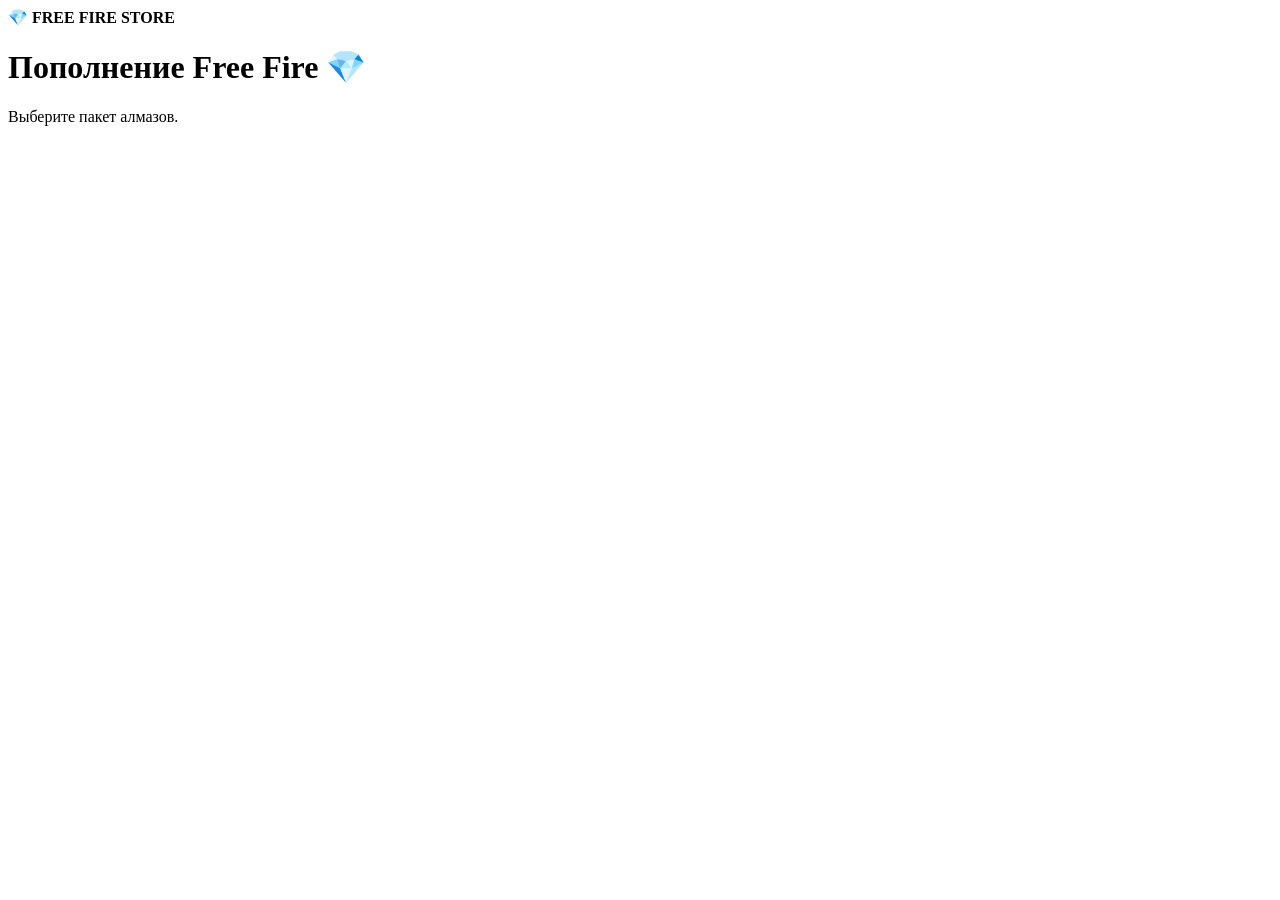
==== frontend/index.html @ da7fc9a1 "Create index.html" ====
<!DOCTYPE html>
<html lang="ru"><head><meta charset="UTF-8"><meta name="viewport" content="width=device-width,initial-scale=1.0"><title>Free Fire Store 💎</title><link rel="stylesheet" href="style.css"></head><body><header><b>💎 FREE FIRE STORE</b></header><main><h1>Пополнение Free Fire 💎</h1><p>Выберите пакет алмазов.</p><div id="products"></div><section id="order" hidden><h2>Оформление заказа</h2><div id="selected"></div><input id="playerId" inputmode="numeric" placeholder="Free Fire ID"><button id="createOrder">Продолжить</button><p id="message"></p></section></main><script src="app.js"></script></body></html>
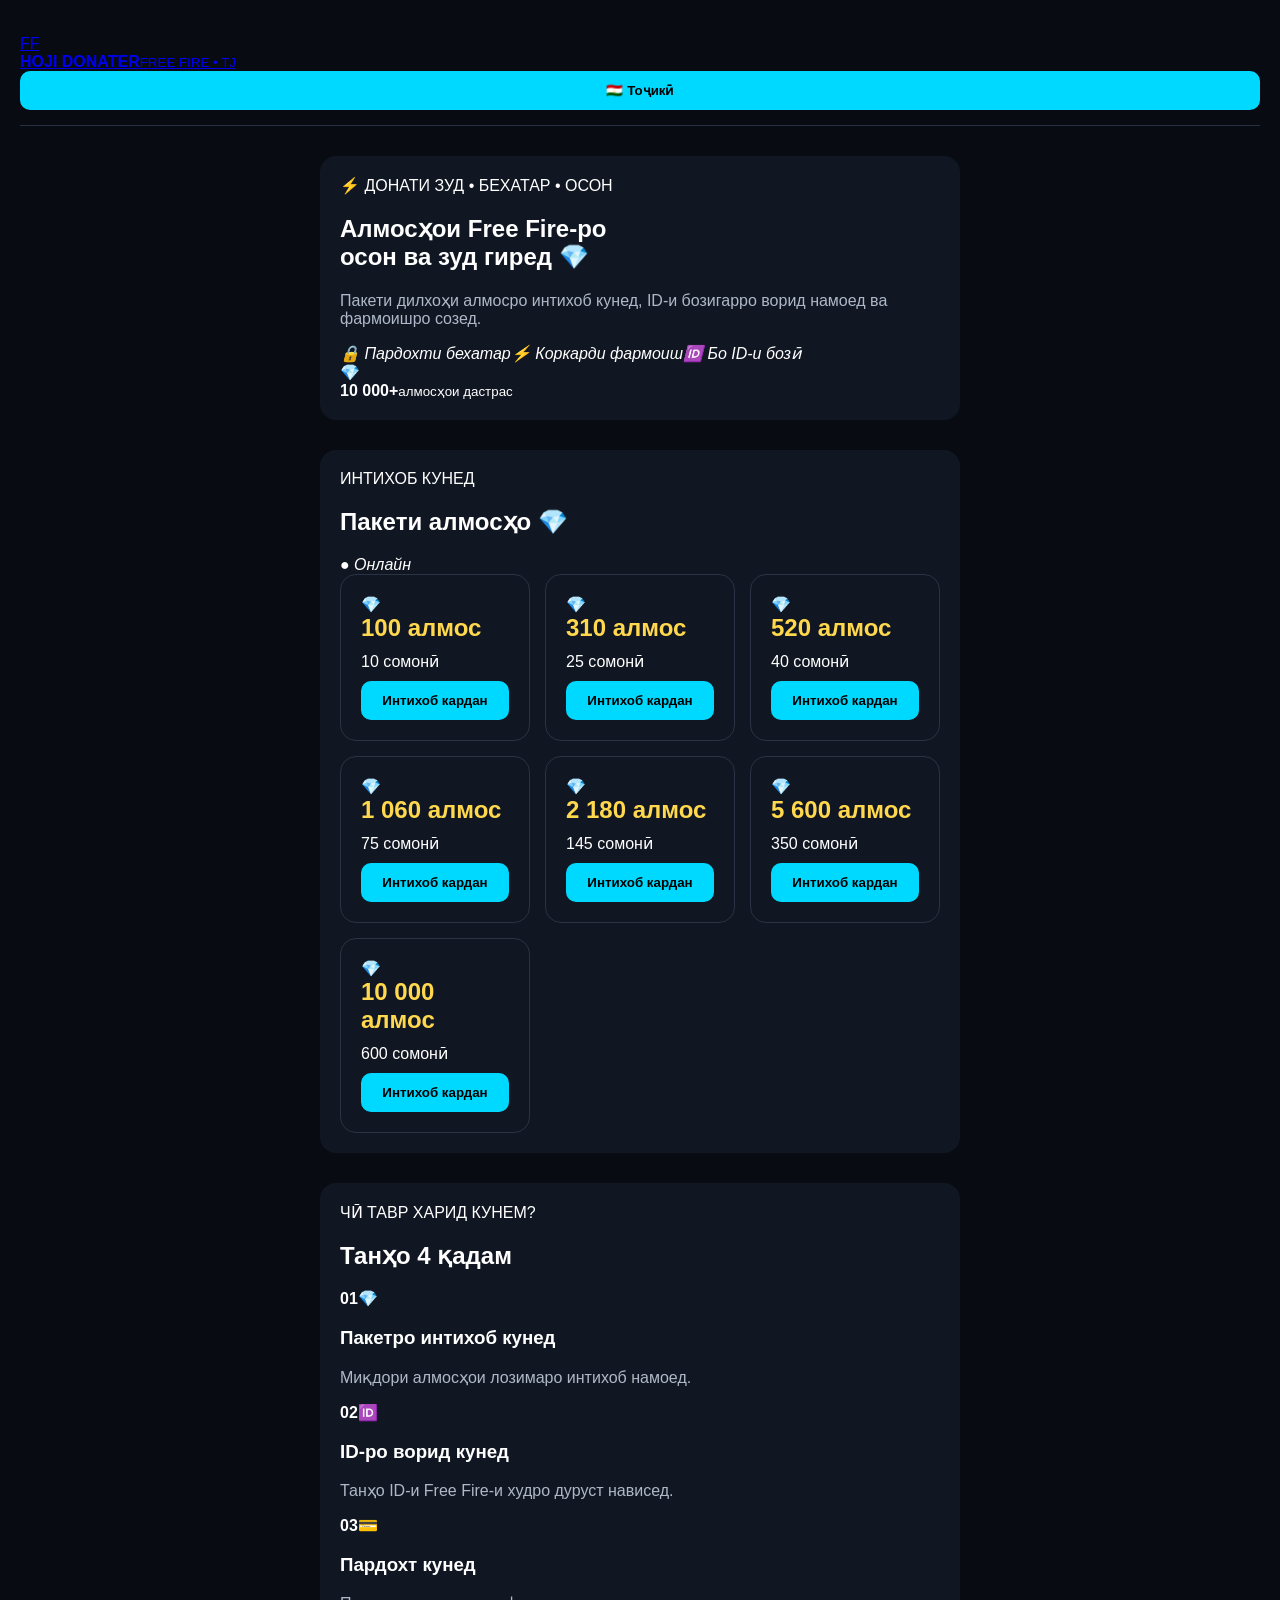
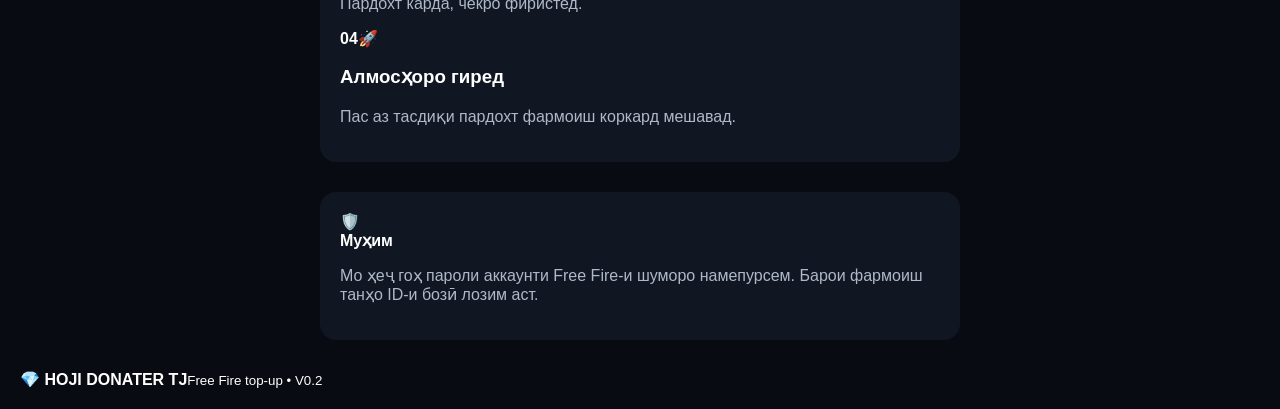
==== commit 35b89719: "Update index.html" ====
--- a/frontend/index.html
+++ b/frontend/index.html
@@ -1,2 +1,56 @@
 <!DOCTYPE html>
-<html lang="ru"><head><meta charset="UTF-8"><meta name="viewport" content="width=device-width,initial-scale=1.0"><title>Free Fire Store 💎</title><link rel="stylesheet" href="style.css"></head><body><header><b>💎 FREE FIRE STORE</b></header><main><h1>Пополнение Free Fire 💎</h1><p>Выберите пакет алмазов.</p><div id="products"></div><section id="order" hidden><h2>Оформление заказа</h2><div id="selected"></div><input id="playerId" inputmode="numeric" placeholder="Free Fire ID"><button id="createOrder">Продолжить</button><p id="message"></p></section></main><script src="app.js"></script></body></html>
+<html lang="tg">
+<head>
+<meta charset="UTF-8">
+<meta name="viewport" content="width=device-width,initial-scale=1.0">
+<meta name="theme-color" content="#070910">
+<title>HOJI DONATER TJ — Free Fire Diamonds</title>
+<link rel="stylesheet" href="style.css">
+</head>
+<body>
+<div class="orb orb1"></div><div class="orb orb2"></div>
+<header class="topbar">
+  <a class="brand" href="#"><div class="ff">FF</div><div><b>HOJI DONATER</b><small>FREE FIRE • TJ</small></div></a>
+  <button class="lang">🇹🇯 Тоҷикӣ</button>
+</header>
+<main>
+<section class="hero">
+ <div>
+  <span class="eyebrow">⚡ ДОНАТИ ЗУД • БЕХАТАР • ОСОН</span>
+  <h1>Алмосҳои Free Fire-ро<br><span>осон ва зуд</span> гиред 💎</h1>
+  <p>Пакети дилхоҳи алмосро интихоб кунед, ID-и бозигарро ворид намоед ва фармоишро созед.</p>
+  <div class="pills"><i>🔒 Пардохти бехатар</i><i>⚡ Коркарди фармоиш</i><i>🆔 Бо ID-и бозӣ</i></div>
+ </div>
+ <div class="heroCard"><div class="biggem">💎</div><strong>10 000+</strong><small>алмосҳои дастрас</small></div>
+</section>
+
+<section class="section">
+ <div class="title"><div><span class="eyebrow">ИНТИХОБ КУНЕД</span><h2>Пакети алмосҳо 💎</h2></div><em>● Онлайн</em></div>
+ <div id="products" class="products"></div>
+</section>
+
+<section class="section">
+ <div class="title"><div><span class="eyebrow">ЧӢ ТАВР ХАРИД КУНЕМ?</span><h2>Танҳо 4 қадам</h2></div></div>
+ <div class="steps">
+  <article><b>01</b><span>💎</span><h3>Пакетро интихоб кунед</h3><p>Миқдори алмосҳои лозимаро интихоб намоед.</p></article>
+  <article><b>02</b><span>🆔</span><h3>ID-ро ворид кунед</h3><p>Танҳо ID-и Free Fire-и худро дуруст нависед.</p></article>
+  <article><b>03</b><span>💳</span><h3>Пардохт кунед</h3><p>Пардохт карда, чекро фиристед.</p></article>
+  <article><b>04</b><span>🚀</span><h3>Алмосҳоро гиред</h3><p>Пас аз тасдиқи пардохт фармоиш коркард мешавад.</p></article>
+ </div>
+</section>
+
+<section id="order" class="order" hidden>
+ <div class="orderTop"><div><span class="eyebrow">ФАРМОИШ</span><h2>Маълумоти фармоиш</h2></div><button id="close">×</button></div>
+ <div id="selected" class="selected"></div>
+ <label for="playerId">🆔 ID-и Free Fire</label>
+ <input id="playerId" inputmode="numeric" maxlength="20" placeholder="Мисол: 1234567890">
+ <p class="hint">ID-ро аз профили Free Fire нусха карда ворид кунед. Пеш аз пардохт онро санҷед.</p>
+ <button id="continue" class="primary">Идома додан →</button>
+ <p id="message" class="message"></p>
+</section>
+
+<section class="notice"><span>🛡️</span><div><b>Муҳим</b><p>Мо ҳеҷ гоҳ пароли аккаунти Free Fire-и шуморо намепурсем. Барои фармоиш танҳо ID-и бозӣ лозим аст.</p></div></section>
+</main>
+<footer><b>💎 HOJI DONATER TJ</b><small>Free Fire top-up • V0.2</small></footer>
+<script src="app.js"></script>
+</body></html>
--- a/frontend/style.css
+++ b/frontend/style.css
@@ -0,0 +1 @@
+body{margin:0;background:#080b12;color:#fff;font-family:Arial,sans-serif;padding:20px}header{padding:15px 0;border-bottom:1px solid #263243}main{max-width:900px;margin:30px auto}.products{display:grid;grid-template-columns:repeat(auto-fit,minmax(150px,1fr));gap:15px}.product{background:#111722;border:1px solid #293344;border-radius:16px;padding:20px;cursor:pointer}.diamonds{font-size:24px;color:#ffd84d;font-weight:800}.price{margin:10px 0}.buy,button{padding:12px;border:0;border-radius:10px;background:#00d9ff;font-weight:800;width:100%}section{max-width:600px;margin:30px auto;padding:20px;background:#111722;border-radius:16px}input{width:100%;padding:13px;margin:15px 0;box-sizing:border-box;background:#080d15;color:#fff;border:1px solid #303b4b;border-radius:10px}p{color:#aeb8c8}
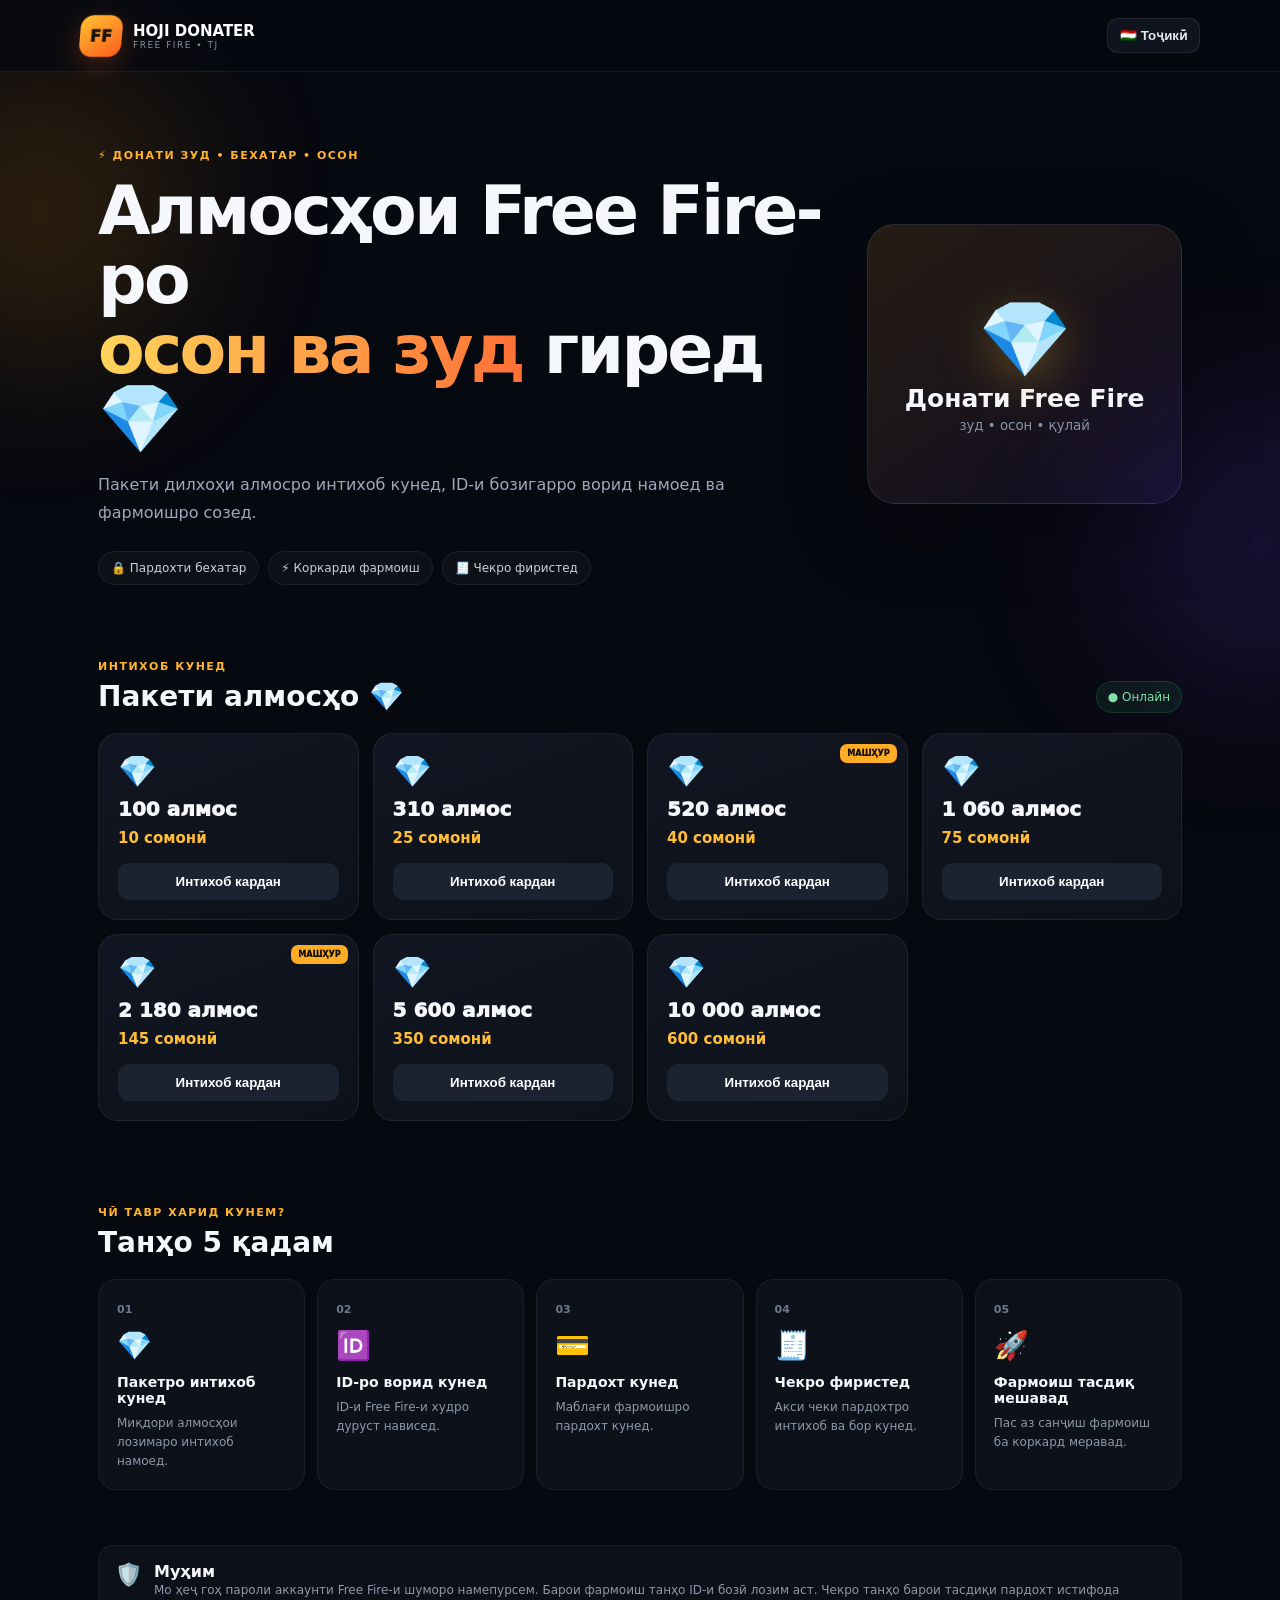
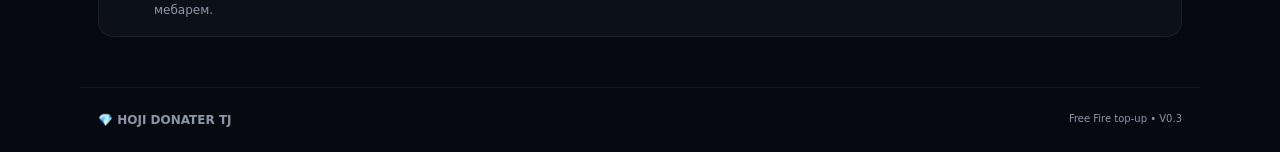
==== commit 71220aa1: "Add files via upload" ====
--- a/frontend/index.html
+++ b/frontend/index.html
@@ -9,19 +9,21 @@
 </head>
 <body>
 <div class="orb orb1"></div><div class="orb orb2"></div>
+
 <header class="topbar">
   <a class="brand" href="#"><div class="ff">FF</div><div><b>HOJI DONATER</b><small>FREE FIRE • TJ</small></div></a>
-  <button class="lang">🇹🇯 Тоҷикӣ</button>
+  <button class="lang" type="button">🇹🇯 Тоҷикӣ</button>
 </header>
+
 <main>
 <section class="hero">
  <div>
   <span class="eyebrow">⚡ ДОНАТИ ЗУД • БЕХАТАР • ОСОН</span>
   <h1>Алмосҳои Free Fire-ро<br><span>осон ва зуд</span> гиред 💎</h1>
   <p>Пакети дилхоҳи алмосро интихоб кунед, ID-и бозигарро ворид намоед ва фармоишро созед.</p>
-  <div class="pills"><i>🔒 Пардохти бехатар</i><i>⚡ Коркарди фармоиш</i><i>🆔 Бо ID-и бозӣ</i></div>
+  <div class="pills"><i>🔒 Пардохти бехатар</i><i>⚡ Коркарди фармоиш</i><i>🧾 Чекро фиристед</i></div>
  </div>
- <div class="heroCard"><div class="biggem">💎</div><strong>10 000+</strong><small>алмосҳои дастрас</small></div>
+ <div class="heroCard"><div class="biggem">💎</div><strong>Донати Free Fire</strong><small>зуд • осон • қулай</small></div>
 </section>
 
 <section class="section">
@@ -30,27 +32,64 @@
 </section>
 
 <section class="section">
- <div class="title"><div><span class="eyebrow">ЧӢ ТАВР ХАРИД КУНЕМ?</span><h2>Танҳо 4 қадам</h2></div></div>
+ <div class="title"><div><span class="eyebrow">ЧӢ ТАВР ХАРИД КУНЕМ?</span><h2>Танҳо 5 қадам</h2></div></div>
  <div class="steps">
   <article><b>01</b><span>💎</span><h3>Пакетро интихоб кунед</h3><p>Миқдори алмосҳои лозимаро интихоб намоед.</p></article>
-  <article><b>02</b><span>🆔</span><h3>ID-ро ворид кунед</h3><p>Танҳо ID-и Free Fire-и худро дуруст нависед.</p></article>
-  <article><b>03</b><span>💳</span><h3>Пардохт кунед</h3><p>Пардохт карда, чекро фиристед.</p></article>
-  <article><b>04</b><span>🚀</span><h3>Алмосҳоро гиред</h3><p>Пас аз тасдиқи пардохт фармоиш коркард мешавад.</p></article>
+  <article><b>02</b><span>🆔</span><h3>ID-ро ворид кунед</h3><p>ID-и Free Fire-и худро дуруст нависед.</p></article>
+  <article><b>03</b><span>💳</span><h3>Пардохт кунед</h3><p>Маблағи фармоишро пардохт кунед.</p></article>
+  <article><b>04</b><span>🧾</span><h3>Чекро фиристед</h3><p>Акси чеки пардохтро интихоб ва бор кунед.</p></article>
+  <article><b>05</b><span>🚀</span><h3>Фармоиш тасдиқ мешавад</h3><p>Пас аз санҷиш фармоиш ба коркард меравад.</p></article>
  </div>
 </section>
 
 <section id="order" class="order" hidden>
- <div class="orderTop"><div><span class="eyebrow">ФАРМОИШ</span><h2>Маълумоти фармоиш</h2></div><button id="close">×</button></div>
+ <div class="orderTop"><div><span class="eyebrow">ҚАДАМИ 1</span><h2>Маълумоти фармоиш</h2></div><button id="close" type="button">×</button></div>
  <div id="selected" class="selected"></div>
  <label for="playerId">🆔 ID-и Free Fire</label>
  <input id="playerId" inputmode="numeric" maxlength="20" placeholder="Мисол: 1234567890">
- <p class="hint">ID-ро аз профили Free Fire нусха карда ворид кунед. Пеш аз пардохт онро санҷед.</p>
- <button id="continue" class="primary">Идома додан →</button>
+ <p class="hint">Пароли аккаунт лозим нест. Танҳо ID-и бозӣ.</p>
+ <button id="toPayment" class="primary" type="button">Ба пардохт гузаштан →</button>
  <p id="message" class="message"></p>
 </section>
 
-<section class="notice"><span>🛡️</span><div><b>Муҳим</b><p>Мо ҳеҷ гоҳ пароли аккаунти Free Fire-и шуморо намепурсем. Барои фармоиш танҳо ID-и бозӣ лозим аст.</p></div></section>
+<section id="payment" class="payment" hidden>
+ <div class="orderTop"><div><span class="eyebrow">ҚАДАМИ 2</span><h2>Пардохти фармоиш</h2></div><button id="backOrder" type="button">←</button></div>
+ <div id="paymentSummary" class="summary"></div>
+ <div class="paybox">
+   <div class="pay-icon">💳</div>
+   <h3>Пардохтро анҷом диҳед</h3>
+   <p>Маблағи фармоишро бо усули пардохти дастрас пардохт кунед. Дар ин V0.3 маълумоти пардохт намунавӣ мебошад.</p>
+   <div class="fake-pay">💰 <span id="payAmount"></span></div>
+ </div>
+ <button id="paid" class="primary" type="button">Ман пардохт кардам →</button>
+</section>
+
+<section id="receipt" class="payment" hidden>
+ <div class="orderTop"><div><span class="eyebrow">ҚАДАМИ 3</span><h2>Фиристодани чек 🧾</h2></div></div>
+ <div class="summary" id="receiptSummary"></div>
+ <label class="upload" for="receiptInput">
+   <span>📷</span><b>Акси чеки пардохтро интихоб кунед</b>
+   <small>JPG, PNG ё WEBP • танҳо барои санҷиши фармоиш</small>
+ </label>
+ <input id="receiptInput" type="file" accept="image/jpeg,image/png,image/webp" hidden>
+ <div id="previewWrap" class="previewWrap" hidden><img id="preview" alt="Пешнамоиши чек"><button id="removeReceipt" type="button">Нест кардан</button></div>
+ <button id="submitOrder" class="primary" type="button" disabled>📤 Фиристодани фармоиш</button>
+ <p id="receiptMessage" class="message"></p>
+</section>
+
+<section id="success" class="success" hidden>
+ <div class="successIcon">✓</div>
+ <span class="eyebrow">ФАРМОИШ ҚАБУЛ ШУД</span>
+ <h2>Чек барои санҷиш фиристода шуд 🎉</h2>
+ <p>Фармоиши шумо ҳоло дар ҳолати <b>«Дар санҷиш»</b> қарор дорад.</p>
+ <div class="status"><span>⏳</span><div><b>Дар санҷиш</b><small>Пас аз пайваст кардани backend ин маълумот ба системаи фармоишҳо меравад.</small></div></div>
+ <button id="newOrder" class="secondary" type="button">Фармоиши нав</button>
+</section>
+
+<section class="notice"><span>🛡️</span><div><b>Муҳим</b><p>Мо ҳеҷ гоҳ пароли аккаунти Free Fire-и шуморо намепурсем. Барои фармоиш танҳо ID-и бозӣ лозим аст. Чекро танҳо барои тасдиқи пардохт истифода мебарем.</p></div></section>
 </main>
-<footer><b>💎 HOJI DONATER TJ</b><small>Free Fire top-up • V0.2</small></footer>
+
+<footer><b>💎 HOJI DONATER TJ</b><small>Free Fire top-up • V0.3</small></footer>
 <script src="app.js"></script>
-</body></html>
+</body>
+</html>
--- a/frontend/style.css
+++ b/frontend/style.css
@@ -1 +1 @@
-body{margin:0;background:#080b12;color:#fff;font-family:Arial,sans-serif;padding:20px}header{padding:15px 0;border-bottom:1px solid #263243}main{max-width:900px;margin:30px auto}.products{display:grid;grid-template-columns:repeat(auto-fit,minmax(150px,1fr));gap:15px}.product{background:#111722;border:1px solid #293344;border-radius:16px;padding:20px;cursor:pointer}.diamonds{font-size:24px;color:#ffd84d;font-weight:800}.price{margin:10px 0}.buy,button{padding:12px;border:0;border-radius:10px;background:#00d9ff;font-weight:800;width:100%}section{max-width:600px;margin:30px auto;padding:20px;background:#111722;border-radius:16px}input{width:100%;padding:13px;margin:15px 0;box-sizing:border-box;background:#080d15;color:#fff;border:1px solid #303b4b;border-radius:10px}p{color:#aeb8c8}
+*{box-sizing:border-box}html{scroll-behavior:smooth}body{margin:0;min-height:100vh;background:#070910;color:#f5f7fb;font-family:Inter,system-ui,Arial,sans-serif;overflow-x:hidden}.orb{position:fixed;width:280px;height:280px;border-radius:50%;filter:blur(90px);opacity:.18;pointer-events:none;z-index:-1}.orb1{background:#ff9d00;top:8%;left:-100px}.orb2{background:#7840ff;right:-120px;top:45%}.topbar{height:72px;display:flex;align-items:center;justify-content:space-between;padding:0 max(18px,calc((100% - 1120px)/2));border-bottom:1px solid #ffffff12;background:#070910cc;backdrop-filter:blur(18px);position:sticky;top:0;z-index:10}.brand{display:flex;align-items:center;gap:11px;color:#fff;text-decoration:none}.brand b{display:block;font-size:15px}.brand small{display:block;color:#8993a6;font-size:9px;letter-spacing:1.5px}.ff{width:42px;height:42px;border-radius:13px;display:grid;place-items:center;background:linear-gradient(145deg,#ffc331,#ff5b1f);font-weight:1000;color:#15120b;box-shadow:0 8px 28px #ff681f40;transform:skew(-5deg)}.lang{border:1px solid #ffffff15;background:#10141e;color:#e1e6ef;padding:9px 12px;border-radius:11px;font-weight:700}.hero,main{max-width:1120px;margin:auto}.hero{padding:72px 18px 45px;display:grid;grid-template-columns:1.4fr .6fr;gap:35px;align-items:center}.eyebrow{color:#ffb42b;font-size:11px;font-weight:900;letter-spacing:1.5px}.hero h1{font-size:clamp(38px,6vw,68px);line-height:1.02;margin:13px 0 18px;letter-spacing:-2.8px}.hero h1 span{background:linear-gradient(90deg,#ffd45b,#ff7136);-webkit-background-clip:text;background-clip:text;color:transparent}.hero p{max-width:680px;color:#9ea8ba;line-height:1.7;font-size:16px}.pills{display:flex;flex-wrap:wrap;gap:9px;margin-top:25px}.pills i{font-style:normal;padding:9px 12px;border:1px solid #ffffff10;background:#ffffff08;border-radius:999px;color:#c9d0dc;font-size:12px}.heroCard{min-height:280px;border:1px solid #ffffff19;border-radius:28px;background:linear-gradient(145deg,#ffad281f,#783fff14);display:flex;flex-direction:column;align-items:center;justify-content:center;box-shadow:0 25px 80px #00000040}.biggem{font-size:75px;filter:drop-shadow(0 15px 25px #ffc12e4d);animation:float 3s ease-in-out infinite}.heroCard strong{font-size:25px}.heroCard small{color:#8993a7;margin-top:5px}.section{padding:25px 18px 55px}.title{display:flex;justify-content:space-between;align-items:end;margin-bottom:20px}.title h2{margin:6px 0 0;font-size:28px}.title em{font-style:normal;font-size:12px;color:#7fe1a4;background:#48d37e14;border:1px solid #48d37e29;padding:8px 11px;border-radius:999px}.products{display:grid;grid-template-columns:repeat(4,1fr);gap:14px}.product{padding:19px;border:1px solid #ffffff10;border-radius:20px;background:linear-gradient(160deg,#111622,#0d111a);transition:.25s;cursor:pointer;position:relative;overflow:hidden}.product:hover{transform:translateY(-5px);border-color:#ffb83273;box-shadow:0 15px 35px #0000004d}.product.hot:before{content:"МАШҲУР";position:absolute;right:10px;top:10px;font-size:8px;font-weight:1000;padding:5px 7px;border-radius:7px;background:#ffad24;color:#15110a}.diamond{font-size:31px}.diamonds{font-size:20px;font-weight:1000;margin-top:7px}.price{font-size:15px;color:#ffbd38;margin:8px 0 16px;font-weight:900}.buy{width:100%;border:0;border-radius:11px;padding:11px;background:#1b2230;color:#fff;font-weight:900}.product:hover .buy{background:linear-gradient(90deg,#ffb42b,#ff6a2b);color:#14110b}.steps{display:grid;grid-template-columns:repeat(5,1fr);gap:12px}.steps article{padding:18px;border-radius:18px;border:1px solid #ffffff0f;background:#0d1119}.steps b{font-size:11px;color:#6f798d}.steps span{display:block;font-size:28px;margin:12px 0}.steps h3{font-size:14px;margin:0 0 8px}.steps p,.notice p{margin:0;color:#8e98aa;font-size:12px;line-height:1.6}.order,.payment,.success{margin:10px 18px 40px;padding:24px;border:1px solid #ffb53040;background:linear-gradient(145deg,#111722,#0c1018);border-radius:22px;box-shadow:0 20px 60px #00000059}.orderTop{display:flex;justify-content:space-between;align-items:start}.order h2,.payment h2,.success h2{margin:5px 0 18px}.orderTop button{border:1px solid #303849;background:#151b26;color:#fff;width:36px;height:36px;border-radius:10px;font-size:20px}.selected,.summary{padding:14px;border-radius:13px;background:#0a0e15;margin-bottom:18px;color:#ffd15a;font-weight:900}.order label,.payment label{font-size:13px;font-weight:800}.order input{display:block;width:100%;margin:9px 0;padding:14px;border:1px solid #2a3343;border-radius:12px;background:#080b12;color:#fff;font-size:16px;outline:none}.order input:focus{border-color:#ffae2b;box-shadow:0 0 0 3px #ffae2b14}.hint{color:#7e899b;font-size:11px;line-height:1.5}.primary{width:100%;padding:14px;border:0;border-radius:12px;background:linear-gradient(90deg,#ffbd35,#ff6a2c);font-weight:1000;color:#17110a;font-size:14px}.primary:disabled{opacity:.45}.message{font-size:12px;text-align:center;color:#ffcf65}.paybox{text-align:center;padding:20px;border:1px dashed #ffffff16;border-radius:16px;margin-bottom:16px}.pay-icon{font-size:42px}.paybox h3{margin:7px 0}.paybox p{color:#8e98aa;font-size:12px;line-height:1.6}.fake-pay{display:inline-block;padding:11px 15px;border-radius:11px;background:#171d29;color:#ffcb4d;font-weight:900}.upload{display:flex;flex-direction:column;align-items:center;justify-content:center;min-height:160px;border:1.5px dashed #ffb52e66;border-radius:17px;background:#ffb52e08;cursor:pointer;text-align:center;padding:20px;margin-bottom:15px}.upload span{font-size:40px}.upload b{margin-top:8px}.upload small{color:#7e899b;margin-top:6px}.previewWrap{display:flex;flex-direction:column;align-items:center;gap:10px;margin:15px 0}.previewWrap img{max-width:100%;max-height:280px;border-radius:13px;border:1px solid #ffffff16}.previewWrap button,.secondary{border:1px solid #303849;background:#151b26;color:#fff;padding:10px 13px;border-radius:10px}.success{text-align:center;border-color:#48d37e33}.successIcon{width:70px;height:70px;border-radius:50%;display:grid;place-items:center;margin:0 auto 16px;background:#48d37e18;color:#75e6a0;font-size:40px}.success p{color:#929bad;font-size:13px;line-height:1.6}.status{display:flex;text-align:left;gap:12px;padding:15px;margin:18px 0;background:#0a0f16;border-radius:14px}.status span{font-size:25px}.status b,.status small{display:block}.status small{color:#7f899b;margin-top:5px;font-size:11px;line-height:1.5}.notice{margin:0 18px 50px;display:flex;gap:12px;padding:16px;border-radius:15px;border:1px solid #ffffff0f;background:#0c1018}.notice>span{font-size:22px}footer{border-top:1px solid #ffffff0f;padding:25px 18px;display:flex;justify-content:space-between;color:#8d96a7;max-width:1120px;margin:auto;font-size:12px}@keyframes float{50%{transform:translateY(-10px)}}@media(max-width:950px){.hero{grid-template-columns:1fr}.heroCard{min-height:210px}.products{grid-template-columns:repeat(2,1fr)}.steps{grid-template-columns:repeat(2,1fr)}}@media(max-width:480px){.hero{padding-top:45px}.hero h1{font-size:43px}.products{gap:9px}.product{padding:14px}.steps{grid-template-columns:1fr}.title h2{font-size:23px}.pills i{font-size:10px}footer{flex-direction:column;gap:7px}}
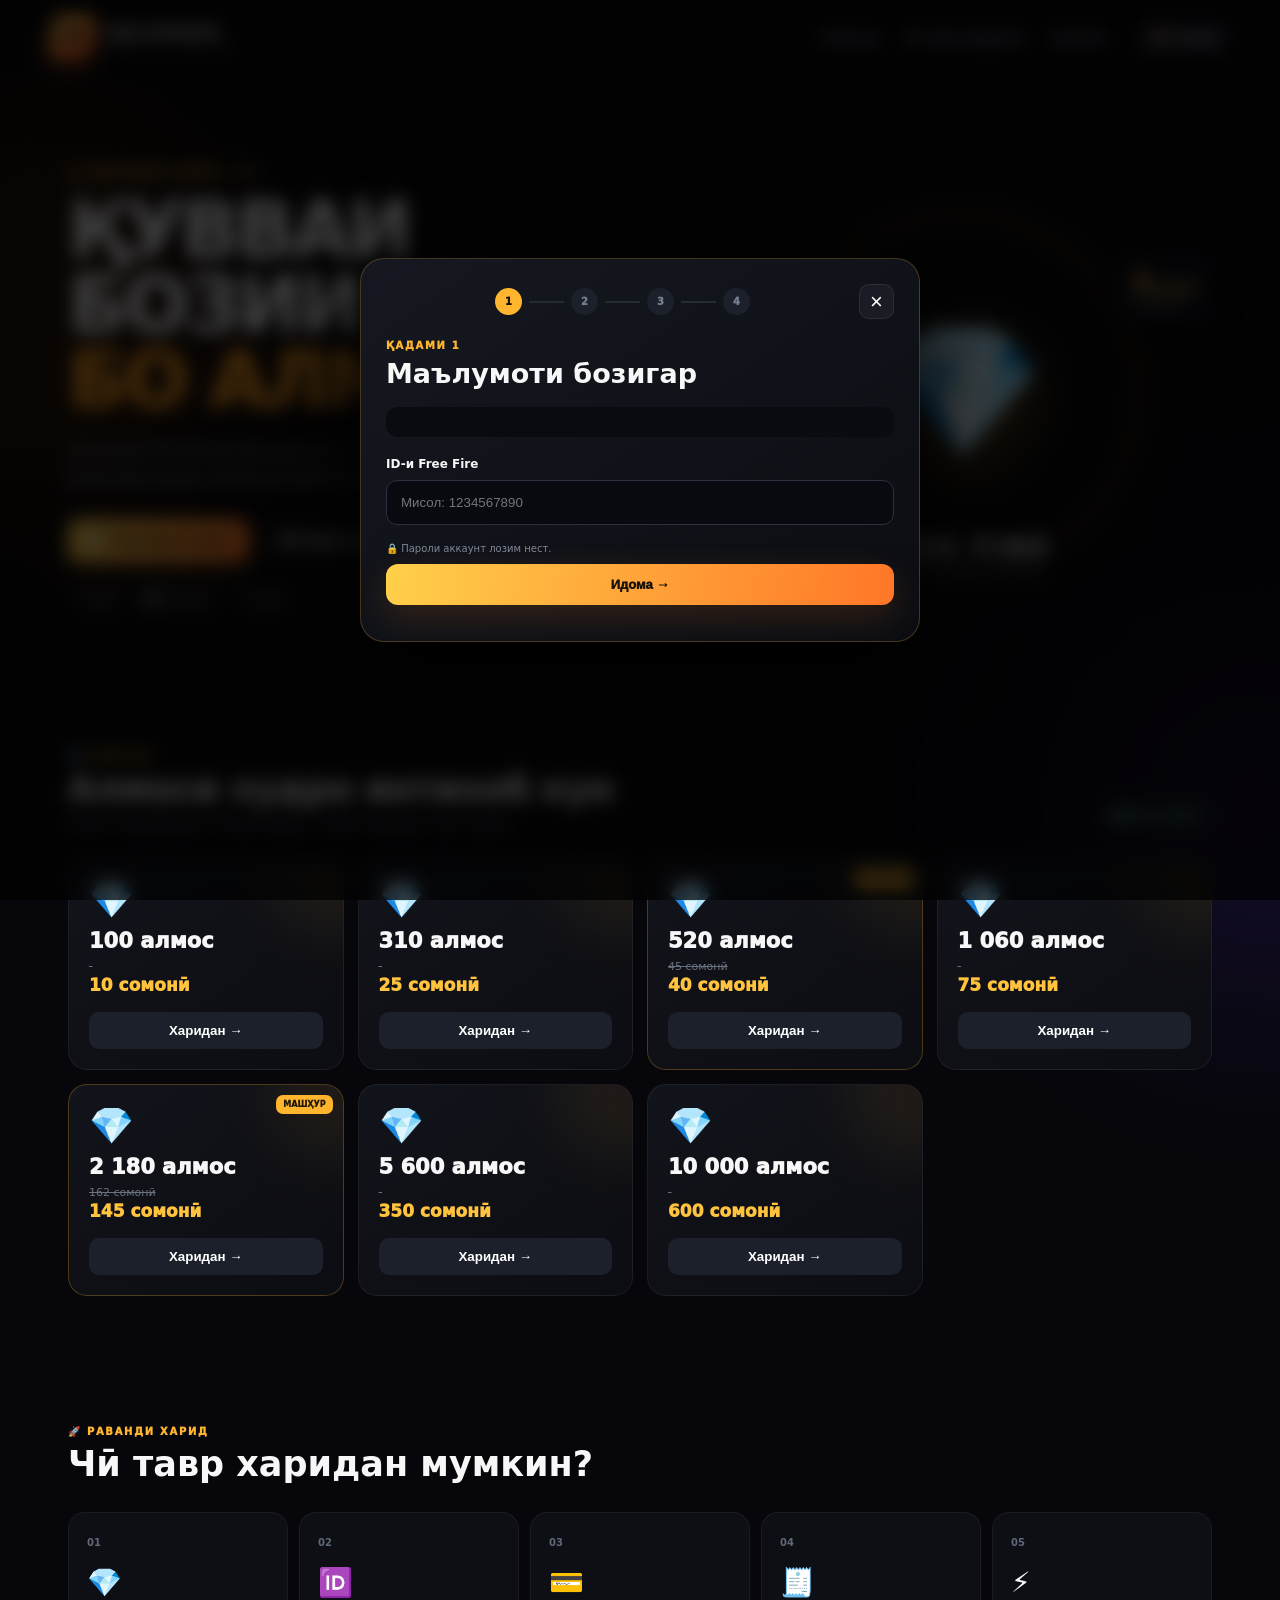
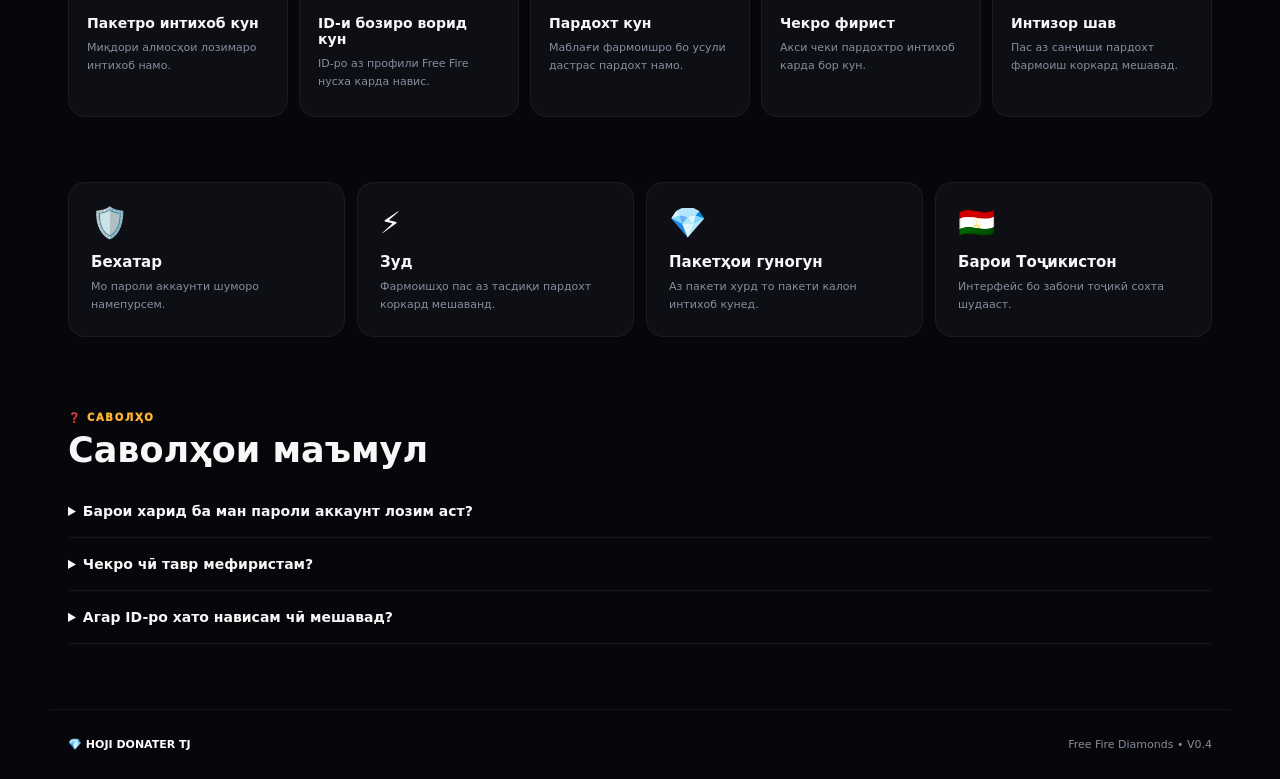
==== commit 0e6bd84e: "Add files via upload" ====
--- a/frontend/index.html
+++ b/frontend/index.html
@@ -3,93 +3,105 @@
 <head>
 <meta charset="UTF-8">
 <meta name="viewport" content="width=device-width,initial-scale=1.0">
-<meta name="theme-color" content="#070910">
-<title>HOJI DONATER TJ — Free Fire Diamonds</title>
+<meta name="theme-color" content="#07070b">
+<title>HOJI DONATER TJ — Дӯкони алмос</title>
 <link rel="stylesheet" href="style.css">
 </head>
 <body>
-<div class="orb orb1"></div><div class="orb orb2"></div>
+<div class="noise"></div><div class="glow g1"></div><div class="glow g2"></div>
 
-<header class="topbar">
-  <a class="brand" href="#"><div class="ff">FF</div><div><b>HOJI DONATER</b><small>FREE FIRE • TJ</small></div></a>
-  <button class="lang" type="button">🇹🇯 Тоҷикӣ</button>
+<header class="nav">
+  <a class="logo" href="#">
+    <div class="logo-mark">FF</div>
+    <div><strong>HOJI DONATER</strong><small>FREE FIRE • TAJIKISTAN</small></div>
+  </a>
+  <nav><a href="#packages">Алмосҳо</a><a href="#how">Чӣ тавр харидан?</a><a href="#faq">Саволҳо</a></nav>
+  <button class="lang">🇹🇯 Тоҷикӣ</button>
 </header>
 
 <main>
 <section class="hero">
- <div>
-  <span class="eyebrow">⚡ ДОНАТИ ЗУД • БЕХАТАР • ОСОН</span>
-  <h1>Алмосҳои Free Fire-ро<br><span>осон ва зуд</span> гиред 💎</h1>
-  <p>Пакети дилхоҳи алмосро интихоб кунед, ID-и бозигарро ворид намоед ва фармоишро созед.</p>
-  <div class="pills"><i>🔒 Пардохти бехатар</i><i>⚡ Коркарди фармоиш</i><i>🧾 Чекро фиристед</i></div>
- </div>
- <div class="heroCard"><div class="biggem">💎</div><strong>Донати Free Fire</strong><small>зуд • осон • қулай</small></div>
+  <div class="heroText">
+    <div class="tag">🔥 ДОКУНДАИ АЛМОС • TJ</div>
+    <h1>ҚУВВАИ БОЗИИ ТУ<br><span>БО АЛМОСҲО</span></h1>
+    <p>Алмосҳои Free Fire-ро бо роҳи осон харед. Пакетро интихоб кунед, ID-и бозигарро ворид намоед ва фармоишро фиристед.</p>
+    <div class="heroBtns"><a href="#packages" class="cta">💎 Харидани алмос</a><a href="#how" class="ghost">Чӣ тавр кор мекунад?</a></div>
+    <div class="trust"><span>⚡ Зуд</span><span>🛡️ Бехатар</span><span>📱 24/7</span></div>
+  </div>
+  <div class="heroVisual">
+    <div class="ring"></div><div class="gem">💎</div>
+    <div class="floatCard c1">🔥 <b>МАШҲУР</b><small>520 алмос</small></div>
+    <div class="floatCard c2">⚡ <b>ЗУД</b><small>Коркарди фармоиш</small></div>
+    <div class="heroLabel"><b>FREE FIRE</b><small>DIAMONDS STORE</small></div>
+  </div>
 </section>
 
-<section class="section">
- <div class="title"><div><span class="eyebrow">ИНТИХОБ КУНЕД</span><h2>Пакети алмосҳо 💎</h2></div><em>● Онлайн</em></div>
+<section id="packages" class="section">
+ <div class="sectionHead"><div><div class="mini">💎 ПАКЕТҲО</div><h2>Алмоси худро интихоб кун</h2><p>Пакети мувофиқро интихоб карда, тугмаи харидро пахш кунед.</p></div><div class="live">● Ҳоло онлайн</div></div>
  <div id="products" class="products"></div>
 </section>
 
-<section class="section">
- <div class="title"><div><span class="eyebrow">ЧӢ ТАВР ХАРИД КУНЕМ?</span><h2>Танҳо 5 қадам</h2></div></div>
- <div class="steps">
-  <article><b>01</b><span>💎</span><h3>Пакетро интихоб кунед</h3><p>Миқдори алмосҳои лозимаро интихоб намоед.</p></article>
-  <article><b>02</b><span>🆔</span><h3>ID-ро ворид кунед</h3><p>ID-и Free Fire-и худро дуруст нависед.</p></article>
-  <article><b>03</b><span>💳</span><h3>Пардохт кунед</h3><p>Маблағи фармоишро пардохт кунед.</p></article>
-  <article><b>04</b><span>🧾</span><h3>Чекро фиристед</h3><p>Акси чеки пардохтро интихоб ва бор кунед.</p></article>
-  <article><b>05</b><span>🚀</span><h3>Фармоиш тасдиқ мешавад</h3><p>Пас аз санҷиш фармоиш ба коркард меравад.</p></article>
+<section id="how" class="section">
+ <div class="mini">🚀 РАВАНДИ ХАРИД</div><h2>Чӣ тавр харидан мумкин?</h2>
+ <div class="timeline">
+  <div><b>01</b><span>💎</span><h3>Пакетро интихоб кун</h3><p>Миқдори алмосҳои лозимаро интихоб намо.</p></div>
+  <div><b>02</b><span>🆔</span><h3>ID-и бозиро ворид кун</h3><p>ID-ро аз профили Free Fire нусха карда навис.</p></div>
+  <div><b>03</b><span>💳</span><h3>Пардохт кун</h3><p>Маблағи фармоишро бо усули дастрас пардохт намо.</p></div>
+  <div><b>04</b><span>🧾</span><h3>Чекро фирист</h3><p>Акси чеки пардохтро интихоб карда бор кун.</p></div>
+  <div><b>05</b><span>⚡</span><h3>Интизор шав</h3><p>Пас аз санҷиши пардохт фармоиш коркард мешавад.</p></div>
  </div>
 </section>
 
-<section id="order" class="order" hidden>
- <div class="orderTop"><div><span class="eyebrow">ҚАДАМИ 1</span><h2>Маълумоти фармоиш</h2></div><button id="close" type="button">×</button></div>
- <div id="selected" class="selected"></div>
- <label for="playerId">🆔 ID-и Free Fire</label>
- <input id="playerId" inputmode="numeric" maxlength="20" placeholder="Мисол: 1234567890">
- <p class="hint">Пароли аккаунт лозим нест. Танҳо ID-и бозӣ.</p>
- <button id="toPayment" class="primary" type="button">Ба пардохт гузаштан →</button>
- <p id="message" class="message"></p>
+<section class="featureGrid">
+ <article><span>🛡️</span><h3>Бехатар</h3><p>Мо пароли аккаунти шуморо намепурсем.</p></article>
+ <article><span>⚡</span><h3>Зуд</h3><p>Фармоишҳо пас аз тасдиқи пардохт коркард мешаванд.</p></article>
+ <article><span>💎</span><h3>Пакетҳои гуногун</h3><p>Аз пакети хурд то пакети калон интихоб кунед.</p></article>
+ <article><span>🇹🇯</span><h3>Барои Тоҷикистон</h3><p>Интерфейс бо забони тоҷикӣ сохта шудааст.</p></article>
 </section>
 
-<section id="payment" class="payment" hidden>
- <div class="orderTop"><div><span class="eyebrow">ҚАДАМИ 2</span><h2>Пардохти фармоиш</h2></div><button id="backOrder" type="button">←</button></div>
- <div id="paymentSummary" class="summary"></div>
- <div class="paybox">
-   <div class="pay-icon">💳</div>
-   <h3>Пардохтро анҷом диҳед</h3>
-   <p>Маблағи фармоишро бо усули пардохти дастрас пардохт кунед. Дар ин V0.3 маълумоти пардохт намунавӣ мебошад.</p>
-   <div class="fake-pay">💰 <span id="payAmount"></span></div>
- </div>
- <button id="paid" class="primary" type="button">Ман пардохт кардам →</button>
+<section id="faq" class="section faq">
+ <div class="mini">❓ САВОЛҲО</div><h2>Саволҳои маъмул</h2>
+ <details><summary>Барои харид ба ман пароли аккаунт лозим аст?</summary><p>Не. Танҳо ID-и бозии Free Fire лозим аст.</p></details>
+ <details><summary>Чекро чӣ тавр мефиристам?</summary><p>Пас аз пардохт акси чеки худро аз телефони худ интихоб карда мефиристед.</p></details>
+ <details><summary>Агар ID-ро хато нависам чӣ мешавад?</summary><p>Пеш аз фиристодани фармоиш ID-ро бодиққат санҷед. Дар версияи оянда санҷишҳои иловагӣ илова мекунем.</p></details>
 </section>
 
-<section id="receipt" class="payment" hidden>
- <div class="orderTop"><div><span class="eyebrow">ҚАДАМИ 3</span><h2>Фиристодани чек 🧾</h2></div></div>
- <div class="summary" id="receiptSummary"></div>
- <label class="upload" for="receiptInput">
-   <span>📷</span><b>Акси чеки пардохтро интихоб кунед</b>
-   <small>JPG, PNG ё WEBP • танҳо барои санҷиши фармоиш</small>
- </label>
- <input id="receiptInput" type="file" accept="image/jpeg,image/png,image/webp" hidden>
- <div id="previewWrap" class="previewWrap" hidden><img id="preview" alt="Пешнамоиши чек"><button id="removeReceipt" type="button">Нест кардан</button></div>
- <button id="submitOrder" class="primary" type="button" disabled>📤 Фиристодани фармоиш</button>
- <p id="receiptMessage" class="message"></p>
+<section id="order" class="modal" hidden>
+ <div class="modalBox">
+  <button id="closeOrder" class="close">×</button>
+  <div class="progress"><i class="active">1</i><b></b><i>2</i><b></b><i>3</i><b></b><i>4</i></div>
+  <div id="step1">
+   <div class="mini">ҚАДАМИ 1</div><h2>Маълумоти бозигар</h2>
+   <div id="selected" class="selected"></div>
+   <label>ID-и Free Fire</label><input id="playerId" inputmode="numeric" maxlength="20" placeholder="Мисол: 1234567890">
+   <p class="hint">🔒 Пароли аккаунт лозим нест.</p>
+   <button id="nextPayment" class="cta full">Идома →</button>
+   <p id="orderMsg" class="msg"></p>
+  </div>
+  <div id="step2" hidden>
+   <div class="mini">ҚАДАМИ 2</div><h2>Пардохт</h2>
+   <div id="paySummary" class="selected"></div>
+   <div class="paymentCard"><div>💳</div><b>Маблағи пардохт</b><strong id="amount"></strong><small>Дар V0.4 реквизитҳо намунавӣ мебошанд.</small></div>
+   <button id="paid" class="cta full">Ман пардохт кардам →</button>
+  </div>
+  <div id="step3" hidden>
+   <div class="mini">ҚАДАМИ 3</div><h2>Чеки пардохт 🧾</h2>
+   <div id="receiptSummary" class="selected"></div>
+   <label for="receiptInput" class="upload"><span>📷</span><b>Акси чекро интихоб кун</b><small>JPG, PNG ё WEBP</small></label>
+   <input id="receiptInput" type="file" accept="image/jpeg,image/png,image/webp" hidden>
+   <div id="previewBox" class="preview" hidden><img id="preview"><button id="remove" type="button">Нест кардан</button></div>
+   <button id="send" class="cta full" disabled>📤 Фиристодани фармоиш</button><p id="receiptMsg" class="msg"></p>
+  </div>
+  <div id="step4" hidden class="done">
+   <div class="check">✓</div><div class="mini">ҚАДАМИ 4</div><h2>Фармоиш қабул шуд!</h2>
+   <p>Чеки шумо барои санҷиш қабул гардид. Ҳолати фармоиш:</p>
+   <div class="orderStatus">⏳ <b>Дар санҷиш</b><small>Пас аз пайваст кардани backend ин фармоиш ба системаи воқеӣ фиристода мешавад.</small></div>
+   <button id="newOrder" class="ghost full">Фармоиши нав</button>
+  </div>
+ </div>
 </section>
-
-<section id="success" class="success" hidden>
- <div class="successIcon">✓</div>
- <span class="eyebrow">ФАРМОИШ ҚАБУЛ ШУД</span>
- <h2>Чек барои санҷиш фиристода шуд 🎉</h2>
- <p>Фармоиши шумо ҳоло дар ҳолати <b>«Дар санҷиш»</b> қарор дорад.</p>
- <div class="status"><span>⏳</span><div><b>Дар санҷиш</b><small>Пас аз пайваст кардани backend ин маълумот ба системаи фармоишҳо меравад.</small></div></div>
- <button id="newOrder" class="secondary" type="button">Фармоиши нав</button>
-</section>
-
-<section class="notice"><span>🛡️</span><div><b>Муҳим</b><p>Мо ҳеҷ гоҳ пароли аккаунти Free Fire-и шуморо намепурсем. Барои фармоиш танҳо ID-и бозӣ лозим аст. Чекро танҳо барои тасдиқи пардохт истифода мебарем.</p></div></section>
 </main>
-
-<footer><b>💎 HOJI DONATER TJ</b><small>Free Fire top-up • V0.3</small></footer>
+<footer><b>💎 HOJI DONATER TJ</b><span>Free Fire Diamonds • V0.4</span></footer>
 <script src="app.js"></script>
 </body>
 </html>
--- a/frontend/style.css
+++ b/frontend/style.css
@@ -1 +1 @@
-*{box-sizing:border-box}html{scroll-behavior:smooth}body{margin:0;min-height:100vh;background:#070910;color:#f5f7fb;font-family:Inter,system-ui,Arial,sans-serif;overflow-x:hidden}.orb{position:fixed;width:280px;height:280px;border-radius:50%;filter:blur(90px);opacity:.18;pointer-events:none;z-index:-1}.orb1{background:#ff9d00;top:8%;left:-100px}.orb2{background:#7840ff;right:-120px;top:45%}.topbar{height:72px;display:flex;align-items:center;justify-content:space-between;padding:0 max(18px,calc((100% - 1120px)/2));border-bottom:1px solid #ffffff12;background:#070910cc;backdrop-filter:blur(18px);position:sticky;top:0;z-index:10}.brand{display:flex;align-items:center;gap:11px;color:#fff;text-decoration:none}.brand b{display:block;font-size:15px}.brand small{display:block;color:#8993a6;font-size:9px;letter-spacing:1.5px}.ff{width:42px;height:42px;border-radius:13px;display:grid;place-items:center;background:linear-gradient(145deg,#ffc331,#ff5b1f);font-weight:1000;color:#15120b;box-shadow:0 8px 28px #ff681f40;transform:skew(-5deg)}.lang{border:1px solid #ffffff15;background:#10141e;color:#e1e6ef;padding:9px 12px;border-radius:11px;font-weight:700}.hero,main{max-width:1120px;margin:auto}.hero{padding:72px 18px 45px;display:grid;grid-template-columns:1.4fr .6fr;gap:35px;align-items:center}.eyebrow{color:#ffb42b;font-size:11px;font-weight:900;letter-spacing:1.5px}.hero h1{font-size:clamp(38px,6vw,68px);line-height:1.02;margin:13px 0 18px;letter-spacing:-2.8px}.hero h1 span{background:linear-gradient(90deg,#ffd45b,#ff7136);-webkit-background-clip:text;background-clip:text;color:transparent}.hero p{max-width:680px;color:#9ea8ba;line-height:1.7;font-size:16px}.pills{display:flex;flex-wrap:wrap;gap:9px;margin-top:25px}.pills i{font-style:normal;padding:9px 12px;border:1px solid #ffffff10;background:#ffffff08;border-radius:999px;color:#c9d0dc;font-size:12px}.heroCard{min-height:280px;border:1px solid #ffffff19;border-radius:28px;background:linear-gradient(145deg,#ffad281f,#783fff14);display:flex;flex-direction:column;align-items:center;justify-content:center;box-shadow:0 25px 80px #00000040}.biggem{font-size:75px;filter:drop-shadow(0 15px 25px #ffc12e4d);animation:float 3s ease-in-out infinite}.heroCard strong{font-size:25px}.heroCard small{color:#8993a7;margin-top:5px}.section{padding:25px 18px 55px}.title{display:flex;justify-content:space-between;align-items:end;margin-bottom:20px}.title h2{margin:6px 0 0;font-size:28px}.title em{font-style:normal;font-size:12px;color:#7fe1a4;background:#48d37e14;border:1px solid #48d37e29;padding:8px 11px;border-radius:999px}.products{display:grid;grid-template-columns:repeat(4,1fr);gap:14px}.product{padding:19px;border:1px solid #ffffff10;border-radius:20px;background:linear-gradient(160deg,#111622,#0d111a);transition:.25s;cursor:pointer;position:relative;overflow:hidden}.product:hover{transform:translateY(-5px);border-color:#ffb83273;box-shadow:0 15px 35px #0000004d}.product.hot:before{content:"МАШҲУР";position:absolute;right:10px;top:10px;font-size:8px;font-weight:1000;padding:5px 7px;border-radius:7px;background:#ffad24;color:#15110a}.diamond{font-size:31px}.diamonds{font-size:20px;font-weight:1000;margin-top:7px}.price{font-size:15px;color:#ffbd38;margin:8px 0 16px;font-weight:900}.buy{width:100%;border:0;border-radius:11px;padding:11px;background:#1b2230;color:#fff;font-weight:900}.product:hover .buy{background:linear-gradient(90deg,#ffb42b,#ff6a2b);color:#14110b}.steps{display:grid;grid-template-columns:repeat(5,1fr);gap:12px}.steps article{padding:18px;border-radius:18px;border:1px solid #ffffff0f;background:#0d1119}.steps b{font-size:11px;color:#6f798d}.steps span{display:block;font-size:28px;margin:12px 0}.steps h3{font-size:14px;margin:0 0 8px}.steps p,.notice p{margin:0;color:#8e98aa;font-size:12px;line-height:1.6}.order,.payment,.success{margin:10px 18px 40px;padding:24px;border:1px solid #ffb53040;background:linear-gradient(145deg,#111722,#0c1018);border-radius:22px;box-shadow:0 20px 60px #00000059}.orderTop{display:flex;justify-content:space-between;align-items:start}.order h2,.payment h2,.success h2{margin:5px 0 18px}.orderTop button{border:1px solid #303849;background:#151b26;color:#fff;width:36px;height:36px;border-radius:10px;font-size:20px}.selected,.summary{padding:14px;border-radius:13px;background:#0a0e15;margin-bottom:18px;color:#ffd15a;font-weight:900}.order label,.payment label{font-size:13px;font-weight:800}.order input{display:block;width:100%;margin:9px 0;padding:14px;border:1px solid #2a3343;border-radius:12px;background:#080b12;color:#fff;font-size:16px;outline:none}.order input:focus{border-color:#ffae2b;box-shadow:0 0 0 3px #ffae2b14}.hint{color:#7e899b;font-size:11px;line-height:1.5}.primary{width:100%;padding:14px;border:0;border-radius:12px;background:linear-gradient(90deg,#ffbd35,#ff6a2c);font-weight:1000;color:#17110a;font-size:14px}.primary:disabled{opacity:.45}.message{font-size:12px;text-align:center;color:#ffcf65}.paybox{text-align:center;padding:20px;border:1px dashed #ffffff16;border-radius:16px;margin-bottom:16px}.pay-icon{font-size:42px}.paybox h3{margin:7px 0}.paybox p{color:#8e98aa;font-size:12px;line-height:1.6}.fake-pay{display:inline-block;padding:11px 15px;border-radius:11px;background:#171d29;color:#ffcb4d;font-weight:900}.upload{display:flex;flex-direction:column;align-items:center;justify-content:center;min-height:160px;border:1.5px dashed #ffb52e66;border-radius:17px;background:#ffb52e08;cursor:pointer;text-align:center;padding:20px;margin-bottom:15px}.upload span{font-size:40px}.upload b{margin-top:8px}.upload small{color:#7e899b;margin-top:6px}.previewWrap{display:flex;flex-direction:column;align-items:center;gap:10px;margin:15px 0}.previewWrap img{max-width:100%;max-height:280px;border-radius:13px;border:1px solid #ffffff16}.previewWrap button,.secondary{border:1px solid #303849;background:#151b26;color:#fff;padding:10px 13px;border-radius:10px}.success{text-align:center;border-color:#48d37e33}.successIcon{width:70px;height:70px;border-radius:50%;display:grid;place-items:center;margin:0 auto 16px;background:#48d37e18;color:#75e6a0;font-size:40px}.success p{color:#929bad;font-size:13px;line-height:1.6}.status{display:flex;text-align:left;gap:12px;padding:15px;margin:18px 0;background:#0a0f16;border-radius:14px}.status span{font-size:25px}.status b,.status small{display:block}.status small{color:#7f899b;margin-top:5px;font-size:11px;line-height:1.5}.notice{margin:0 18px 50px;display:flex;gap:12px;padding:16px;border-radius:15px;border:1px solid #ffffff0f;background:#0c1018}.notice>span{font-size:22px}footer{border-top:1px solid #ffffff0f;padding:25px 18px;display:flex;justify-content:space-between;color:#8d96a7;max-width:1120px;margin:auto;font-size:12px}@keyframes float{50%{transform:translateY(-10px)}}@media(max-width:950px){.hero{grid-template-columns:1fr}.heroCard{min-height:210px}.products{grid-template-columns:repeat(2,1fr)}.steps{grid-template-columns:repeat(2,1fr)}}@media(max-width:480px){.hero{padding-top:45px}.hero h1{font-size:43px}.products{gap:9px}.product{padding:14px}.steps{grid-template-columns:1fr}.title h2{font-size:23px}.pills i{font-size:10px}footer{flex-direction:column;gap:7px}}+*{box-sizing:border-box}html{scroll-behavior:smooth}body{margin:0;background:#07070b;color:#f7f7f8;font-family:Inter,system-ui,Arial,sans-serif;overflow-x:hidden}.noise{position:fixed;inset:0;opacity:.025;pointer-events:none;background-image:url("data:image/svg+xml,%3Csvg viewBox='0 0 180 180' xmlns='http://www.w3.org/2000/svg'%3E%3Cfilter id='n'%3E%3CfeTurbulence type='fractalNoise' baseFrequency='.8' numOctaves='4' stitchTiles='stitch'/%3E%3C/filter%3E%3Crect width='100%25' height='100%25' filter='url(%23n)'/%3E%3C/svg%3E");z-index:50}.glow{position:fixed;width:380px;height:380px;border-radius:50%;filter:blur(120px);opacity:.14;pointer-events:none;z-index:-1}.g1{background:#ff7a00;left:-170px;top:120px}.g2{background:#743cff;right:-180px;top:620px}.nav{height:76px;display:flex;align-items:center;gap:30px;padding:0 max(18px,calc((100% - 1180px)/2));position:sticky;top:0;z-index:40;background:#07070bdd;backdrop-filter:blur(18px);border-bottom:1px solid #ffffff12}.logo{display:flex;gap:11px;align-items:center;color:#fff;text-decoration:none;margin-right:auto}.logo-mark{width:45px;height:45px;border-radius:12px;display:grid;place-items:center;background:linear-gradient(145deg,#ffd04b,#ff4d1f);color:#171109;font-size:18px;font-weight:1000;transform:skew(-7deg);box-shadow:0 8px 30px #ff6a2440}.logo strong{display:block;font-size:14px}.logo small{display:block;color:#7f8797;font-size:8px;letter-spacing:1.6px;margin-top:3px}.nav nav{display:flex;gap:23px}.nav nav a{color:#929aaa;text-decoration:none;font-size:12px;font-weight:700}.nav nav a:hover{color:#fff}.lang{border:1px solid #ffffff15;background:#11131a;color:#e7e9ef;padding:9px 12px;border-radius:10px;font-weight:800}main{max-width:1180px;margin:auto}.hero{min-height:610px;padding:75px 18px 55px;display:grid;grid-template-columns:1.1fr .9fr;gap:35px;align-items:center}.tag,.mini{color:#ffb52f;font-size:10px;font-weight:1000;letter-spacing:1.7px}.hero h1{font-size:clamp(45px,7vw,78px);line-height:.96;letter-spacing:-4px;margin:15px 0 20px}.hero h1 span{color:#ff9f22;text-shadow:0 0 35px #ff8d2333}.hero p{max-width:650px;color:#9da5b4;line-height:1.8;font-size:15px}.heroBtns{display:flex;gap:10px;flex-wrap:wrap;margin-top:27px}.cta,.ghost{display:inline-flex;align-items:center;justify-content:center;text-decoration:none;border-radius:12px;padding:13px 18px;font-weight:1000;font-size:13px;cursor:pointer}.cta{border:0;color:#161109;background:linear-gradient(100deg,#ffd04a,#ff7628);box-shadow:0 12px 35px #ff851f29}.cta:hover{transform:translateY(-2px);filter:brightness(1.08)}.ghost{border:1px solid #ffffff18;background:#ffffff07;color:#f2f3f5}.trust{display:flex;gap:8px;margin-top:22px;flex-wrap:wrap}.trust span{font-size:11px;color:#a7afbd;padding:8px 11px;border-radius:99px;background:#ffffff06;border:1px solid #ffffff0c}.heroVisual{min-height:440px;position:relative;display:grid;place-items:center}.ring{width:350px;height:350px;border-radius:50%;border:1px solid #ffb82d55;box-shadow:0 0 70px #ff9e241f,inset 0 0 60px #ff9e2415;animation:pulse 4s infinite}.gem{position:absolute;font-size:130px;filter:drop-shadow(0 20px 35px #ffbd3d66);animation:float 3s ease-in-out infinite}.heroLabel{position:absolute;bottom:30px;text-align:center}.heroLabel b{display:block;font-size:25px;letter-spacing:4px}.heroLabel small{color:#777f90;letter-spacing:3px}.floatCard{position:absolute;padding:11px 14px;border:1px solid #ffffff16;border-radius:13px;background:#10121aee;backdrop-filter:blur(10px);box-shadow:0 15px 35px #0008;font-size:12px}.floatCard b{display:block;color:#ffbd3e}.floatCard small{color:#8992a1}.c1{right:0;top:85px}.c2{left:5px;bottom:90px}.section{padding:65px 18px}.sectionHead{display:flex;justify-content:space-between;align-items:end;margin-bottom:27px}.section h2{font-size:35px;margin:7px 0}.sectionHead p{color:#818a9a;margin:0;font-size:13px}.live{font-size:11px;color:#75e4a0;background:#4be08212;border:1px solid #4be08225;padding:8px 12px;border-radius:99px}.products{display:grid;grid-template-columns:repeat(4,1fr);gap:14px}.product{padding:20px;border-radius:19px;background:linear-gradient(145deg,#12141b,#0c0d12);border:1px solid #ffffff10;position:relative;overflow:hidden;transition:.25s}.product:after{content:"";position:absolute;width:130px;height:130px;border-radius:50%;background:#ffac2412;filter:blur(30px);right:-55px;top:-55px}.product:hover{transform:translateY(-7px);border-color:#ffad2f66;box-shadow:0 18px 45px #0008}.product.hot{border-color:#ffb02f42}.ribbon{position:absolute;right:10px;top:10px;font-size:8px;font-weight:1000;background:#ffb62e;color:#161108;padding:5px 7px;border-radius:7px}.gemSmall{font-size:36px}.pack{font-size:21px;font-weight:1000;margin-top:8px}.old{font-size:11px;color:#697180;text-decoration:line-through;margin-top:7px}.price{font-size:17px;color:#ffc33d;font-weight:1000;margin:2px 0 17px}.buy{width:100%;padding:11px;border:0;border-radius:10px;background:#1b202a;color:#fff;font-weight:900;cursor:pointer}.product:hover .buy{background:linear-gradient(100deg,#ffc53d,#ff7027);color:#171109}.timeline{display:grid;grid-template-columns:repeat(5,1fr);gap:11px;margin-top:28px}.timeline>div{min-height:205px;padding:18px;border:1px solid #ffffff0e;border-radius:17px;background:#0d0f15;position:relative}.timeline b{color:#5f6878;font-size:10px}.timeline span{display:block;font-size:28px;margin:16px 0}.timeline h3{font-size:14px;margin:0 0 8px}.timeline p,.featureGrid p,.faq p{color:#858e9e;font-size:11px;line-height:1.65;margin:0}.featureGrid{padding:0 18px 65px;display:grid;grid-template-columns:repeat(4,1fr);gap:12px}.featureGrid article{padding:22px;border-radius:17px;background:#0d0f15;border:1px solid #ffffff0e}.featureGrid span{font-size:30px}.featureGrid h3{margin:13px 0 7px;font-size:15px}.faq details{border-bottom:1px solid #ffffff12;padding:18px 0}.faq summary{cursor:pointer;font-weight:800;font-size:14px}.modal{position:fixed;inset:0;background:#000b;backdrop-filter:blur(9px);z-index:100;display:grid;place-items:center;padding:18px}.modalBox{width:min(560px,100%);max-height:90vh;overflow:auto;background:linear-gradient(145deg,#151820,#0b0d12);border:1px solid #ffb52e3b;border-radius:24px;padding:25px;box-shadow:0 30px 100px #000}.close{float:right;width:35px;height:35px;border-radius:10px;border:1px solid #ffffff15;background:#191c24;color:#fff;font-size:22px}.progress{display:flex;align-items:center;justify-content:center;gap:7px;margin:4px 0 25px}.progress i{width:27px;height:27px;border-radius:50%;display:grid;place-items:center;background:#1c202a;color:#777f8f;font-style:normal;font-size:10px;font-weight:1000}.progress i.active{background:#ffb52e;color:#171109}.progress b{height:2px;width:35px;background:#252a35}.modal h2{font-size:27px;margin:7px 0 18px}.selected{padding:15px;border-radius:12px;background:#090b10;color:#ffc63d;font-weight:900;margin-bottom:16px}.modal label:not(.upload){font-size:12px;font-weight:900}.modal input:not([type=file]){width:100%;padding:14px;margin:8px 0;border-radius:11px;border:1px solid #2a303d;background:#080a0f;color:#fff;outline:0}.hint{color:#7f8897;font-size:10px}.full{width:100%}.msg{color:#ffc84d;font-size:11px;text-align:center}.paymentCard{padding:24px;text-align:center;border:1px dashed #ffb32f66;border-radius:16px;margin:18px 0}.paymentCard>div{font-size:40px}.paymentCard b,.paymentCard strong,.paymentCard small{display:block}.paymentCard strong{font-size:28px;color:#ffc33c;margin:9px}.paymentCard small{color:#778090;font-size:10px}.upload{min-height:170px;border:1.5px dashed #ffb33166;background:#ffb33108;border-radius:17px;display:flex;align-items:center;justify-content:center;flex-direction:column;cursor:pointer;text-align:center;padding:20px}.upload span{font-size:43px}.upload b{margin:8px}.upload small{color:#788292;font-size:10px}.preview{display:flex;align-items:center;flex-direction:column;gap:9px;margin:15px 0}.preview img{max-width:100%;max-height:300px;border-radius:12px;border:1px solid #ffffff18}.preview button{border:1px solid #ffffff18;background:#171a22;color:#fff;padding:9px 12px;border-radius:9px}.done{text-align:center}.check{width:72px;height:72px;margin:5px auto 17px;border-radius:50%;display:grid;place-items:center;background:#49dd851a;color:#78e9a6;font-size:40px}.done p{color:#8a93a2;font-size:12px;line-height:1.6}.orderStatus{text-align:left;display:grid;grid-template-columns:35px 1fr;padding:15px;background:#090c11;border-radius:13px;margin:17px 0}.orderStatus:first-letter{font-size:22px}.orderStatus b{font-size:13px}.orderStatus small{color:#77808e;font-size:10px;line-height:1.5;margin-top:4px}.faq{padding-top:10px}.faq h2{margin-bottom:15px}footer{max-width:1180px;margin:auto;padding:28px 18px;border-top:1px solid #ffffff10;display:flex;justify-content:space-between;color:#858d9b;font-size:11px}footer b{color:#fff}@keyframes float{50%{transform:translateY(-13px) rotate(2deg)}}@keyframes pulse{50%{transform:scale(1.04);opacity:.7}}@media(max-width:950px){.nav nav{display:none}.hero{grid-template-columns:1fr}.heroVisual{min-height:350px}.products{grid-template-columns:repeat(2,1fr)}.timeline{grid-template-columns:repeat(2,1fr)}.featureGrid{grid-template-columns:repeat(2,1fr)}}@media(max-width:520px){.hero{padding-top:48px}.hero h1{font-size:45px;letter-spacing:-2px}.heroVisual{min-height:290px}.ring{width:230px;height:230px}.gem{font-size:90px}.c1{right:0;top:35px}.c2{left:0;bottom:45px}.section h2{font-size:27px}.products{gap:8px}.product{padding:14px}.pack{font-size:17px}.timeline{grid-template-columns:1fr}.featureGrid{grid-template-columns:1fr}.sectionHead{align-items:start;gap:10px;flex-direction:column}.live{display:inline-block}.modalBox{padding:19px}footer{flex-direction:column;gap:7px}}
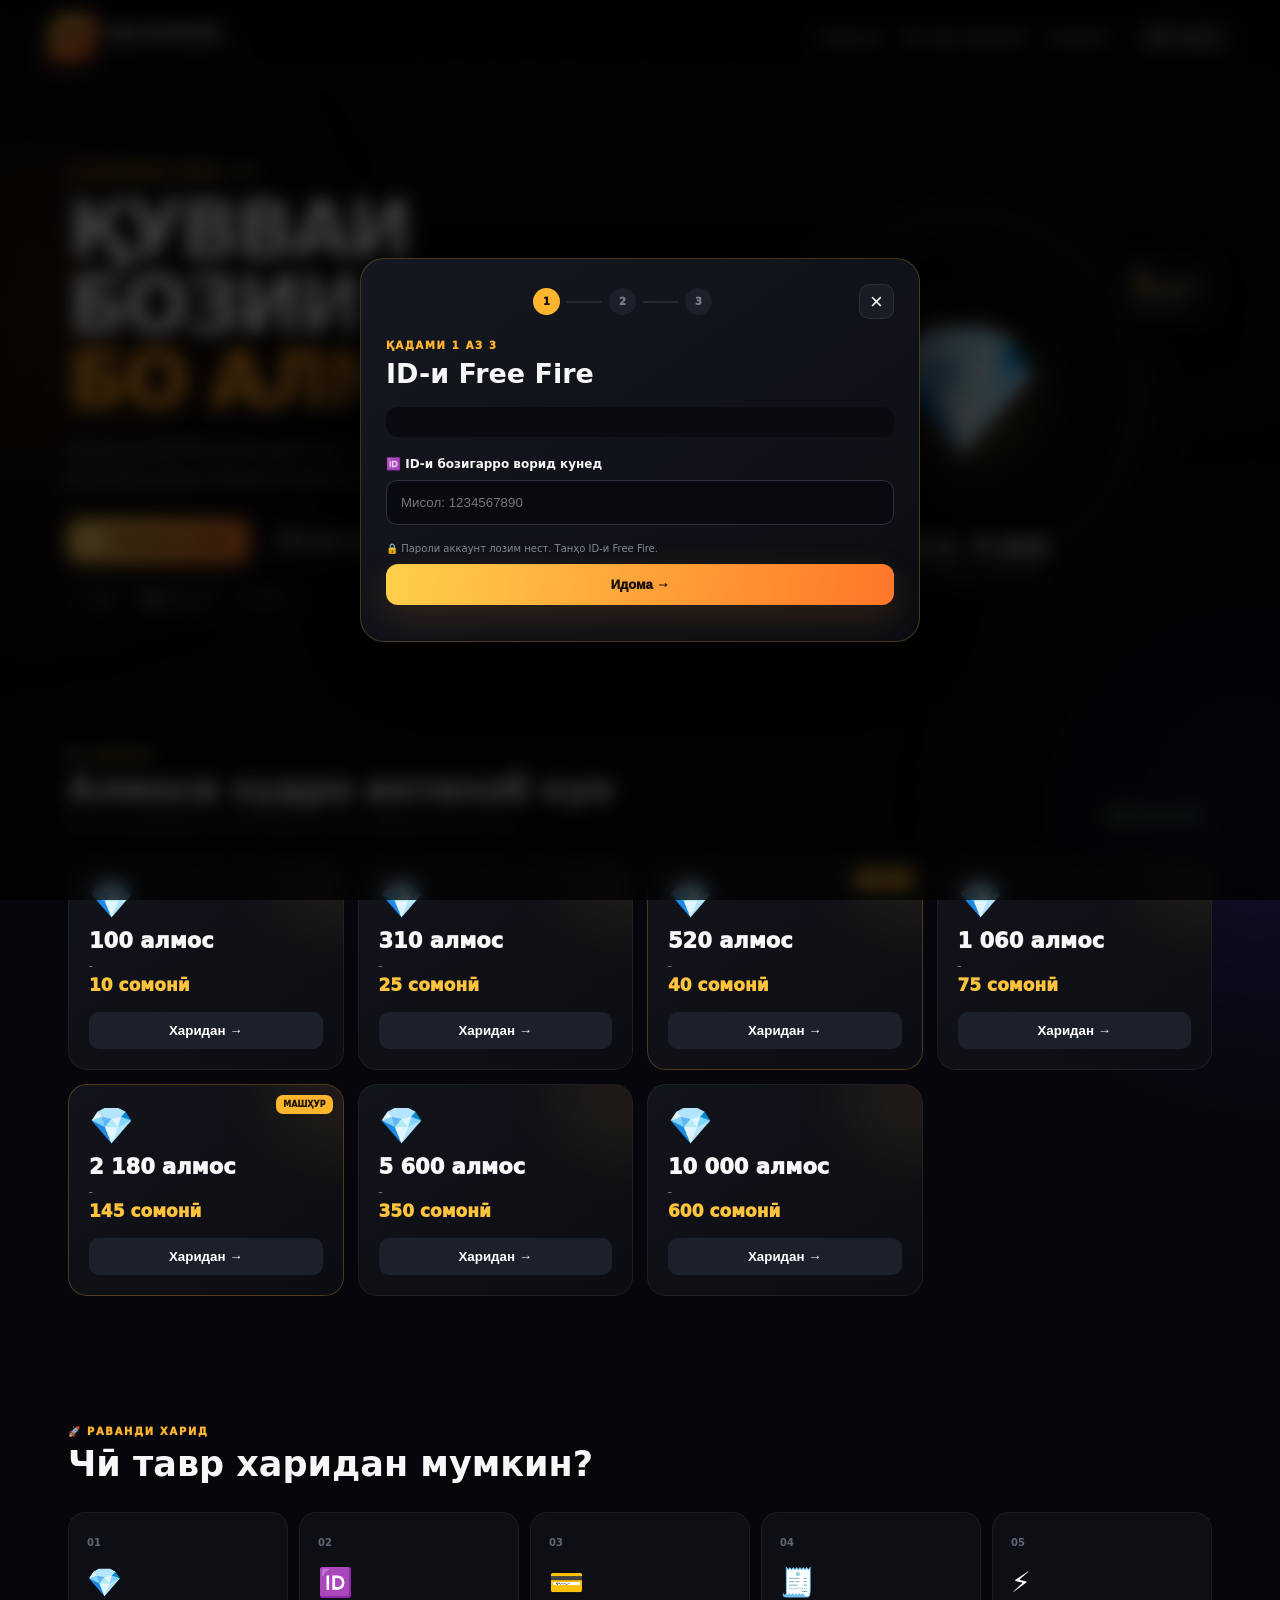
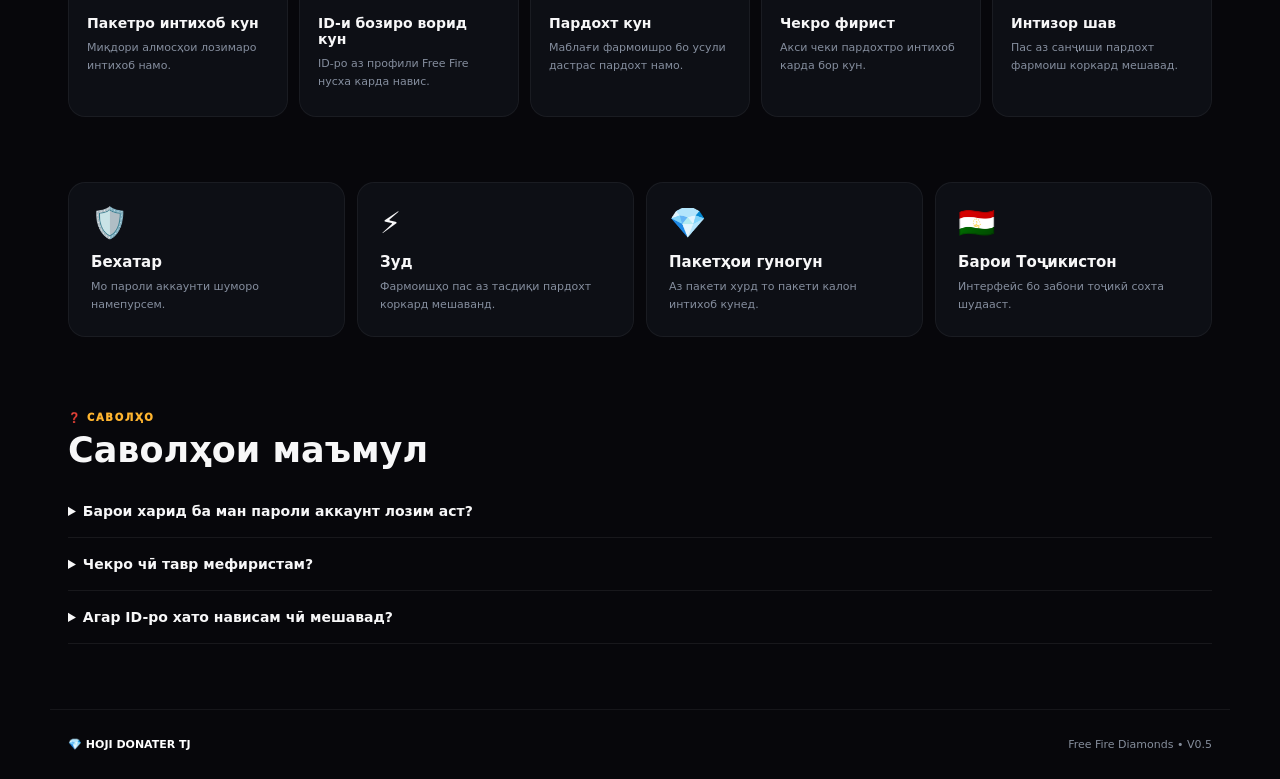
==== commit 4b72146a: "Add files via upload" ====
--- a/frontend/index.html
+++ b/frontend/index.html
@@ -68,40 +68,15 @@
 
 <section id="order" class="modal" hidden>
  <div class="modalBox">
-  <button id="closeOrder" class="close">×</button>
-  <div class="progress"><i class="active">1</i><b></b><i>2</i><b></b><i>3</i><b></b><i>4</i></div>
-  <div id="step1">
-   <div class="mini">ҚАДАМИ 1</div><h2>Маълумоти бозигар</h2>
-   <div id="selected" class="selected"></div>
-   <label>ID-и Free Fire</label><input id="playerId" inputmode="numeric" maxlength="20" placeholder="Мисол: 1234567890">
-   <p class="hint">🔒 Пароли аккаунт лозим нест.</p>
-   <button id="nextPayment" class="cta full">Идома →</button>
-   <p id="orderMsg" class="msg"></p>
-  </div>
-  <div id="step2" hidden>
-   <div class="mini">ҚАДАМИ 2</div><h2>Пардохт</h2>
-   <div id="paySummary" class="selected"></div>
-   <div class="paymentCard"><div>💳</div><b>Маблағи пардохт</b><strong id="amount"></strong><small>Дар V0.4 реквизитҳо намунавӣ мебошанд.</small></div>
-   <button id="paid" class="cta full">Ман пардохт кардам →</button>
-  </div>
-  <div id="step3" hidden>
-   <div class="mini">ҚАДАМИ 3</div><h2>Чеки пардохт 🧾</h2>
-   <div id="receiptSummary" class="selected"></div>
-   <label for="receiptInput" class="upload"><span>📷</span><b>Акси чекро интихоб кун</b><small>JPG, PNG ё WEBP</small></label>
-   <input id="receiptInput" type="file" accept="image/jpeg,image/png,image/webp" hidden>
-   <div id="previewBox" class="preview" hidden><img id="preview"><button id="remove" type="button">Нест кардан</button></div>
-   <button id="send" class="cta full" disabled>📤 Фиристодани фармоиш</button><p id="receiptMsg" class="msg"></p>
-  </div>
-  <div id="step4" hidden class="done">
-   <div class="check">✓</div><div class="mini">ҚАДАМИ 4</div><h2>Фармоиш қабул шуд!</h2>
-   <p>Чеки шумо барои санҷиш қабул гардид. Ҳолати фармоиш:</p>
-   <div class="orderStatus">⏳ <b>Дар санҷиш</b><small>Пас аз пайваст кардани backend ин фармоиш ба системаи воқеӣ фиристода мешавад.</small></div>
-   <button id="newOrder" class="ghost full">Фармоиши нав</button>
-  </div>
+  <button id="closeOrder" class="close" type="button">×</button>
+  <div class="progress"><i id="dot1" class="active">1</i><b></b><i id="dot2">2</i><b></b><i id="dot3">3</i></div>
+  <div id="step1"><div class="mini">ҚАДАМИ 1 АЗ 3</div><h2>ID-и Free Fire</h2><div id="selected" class="selected"></div><label for="playerId">🆔 ID-и бозигарро ворид кунед</label><input id="playerId" inputmode="numeric" maxlength="20" placeholder="Мисол: 1234567890"><p class="hint">🔒 Пароли аккаунт лозим нест. Танҳо ID-и Free Fire.</p><button id="continueBtn" class="cta full" type="button">Идома →</button><p id="orderMsg" class="msg"></p></div>
+  <div id="step2" hidden><div class="mini">ҚАДАМИ 2 АЗ 3</div><h2>Чеки пардохт 🧾</h2><div id="receiptSummary" class="selected"></div><label for="receiptInput" class="upload"><span>📷</span><b>Акси чекро интихоб кун</b><small>JPG, PNG ё WEBP</small></label><input id="receiptInput" type="file" accept="image/jpeg,image/png,image/webp" hidden><div id="previewBox" class="preview" hidden><img id="preview" alt="Пешнамоиши чек"><button id="remove" type="button">Нест кардан</button></div><button id="send" class="cta full" type="button" disabled>📤 Фиристодани фармоиш</button><p id="receiptMsg" class="msg"></p></div>
+  <div id="step3" hidden class="done"><div class="check">✓</div><div class="mini">ҚАДАМИ 3 АЗ 3</div><h2>Фармоиш қабул шуд!</h2><p>Маълумоти фармоиш ва чеки шумо қабул гардид.</p><div class="orderStatus">⏳ <b>Дар санҷиш</b><small>Фармоиш барои санҷиш фиристода шуд. Backend дар марҳилаи оянда пайваст мешавад.</small></div><button id="newOrder" class="ghost full" type="button">Фармоиши нав</button></div>
  </div>
 </section>
 </main>
-<footer><b>💎 HOJI DONATER TJ</b><span>Free Fire Diamonds • V0.4</span></footer>
+<footer><b>💎 HOJI DONATER TJ</b><span>Free Fire Diamonds • V0.5</span></footer>
 <script src="app.js"></script>
 </body>
 </html>
